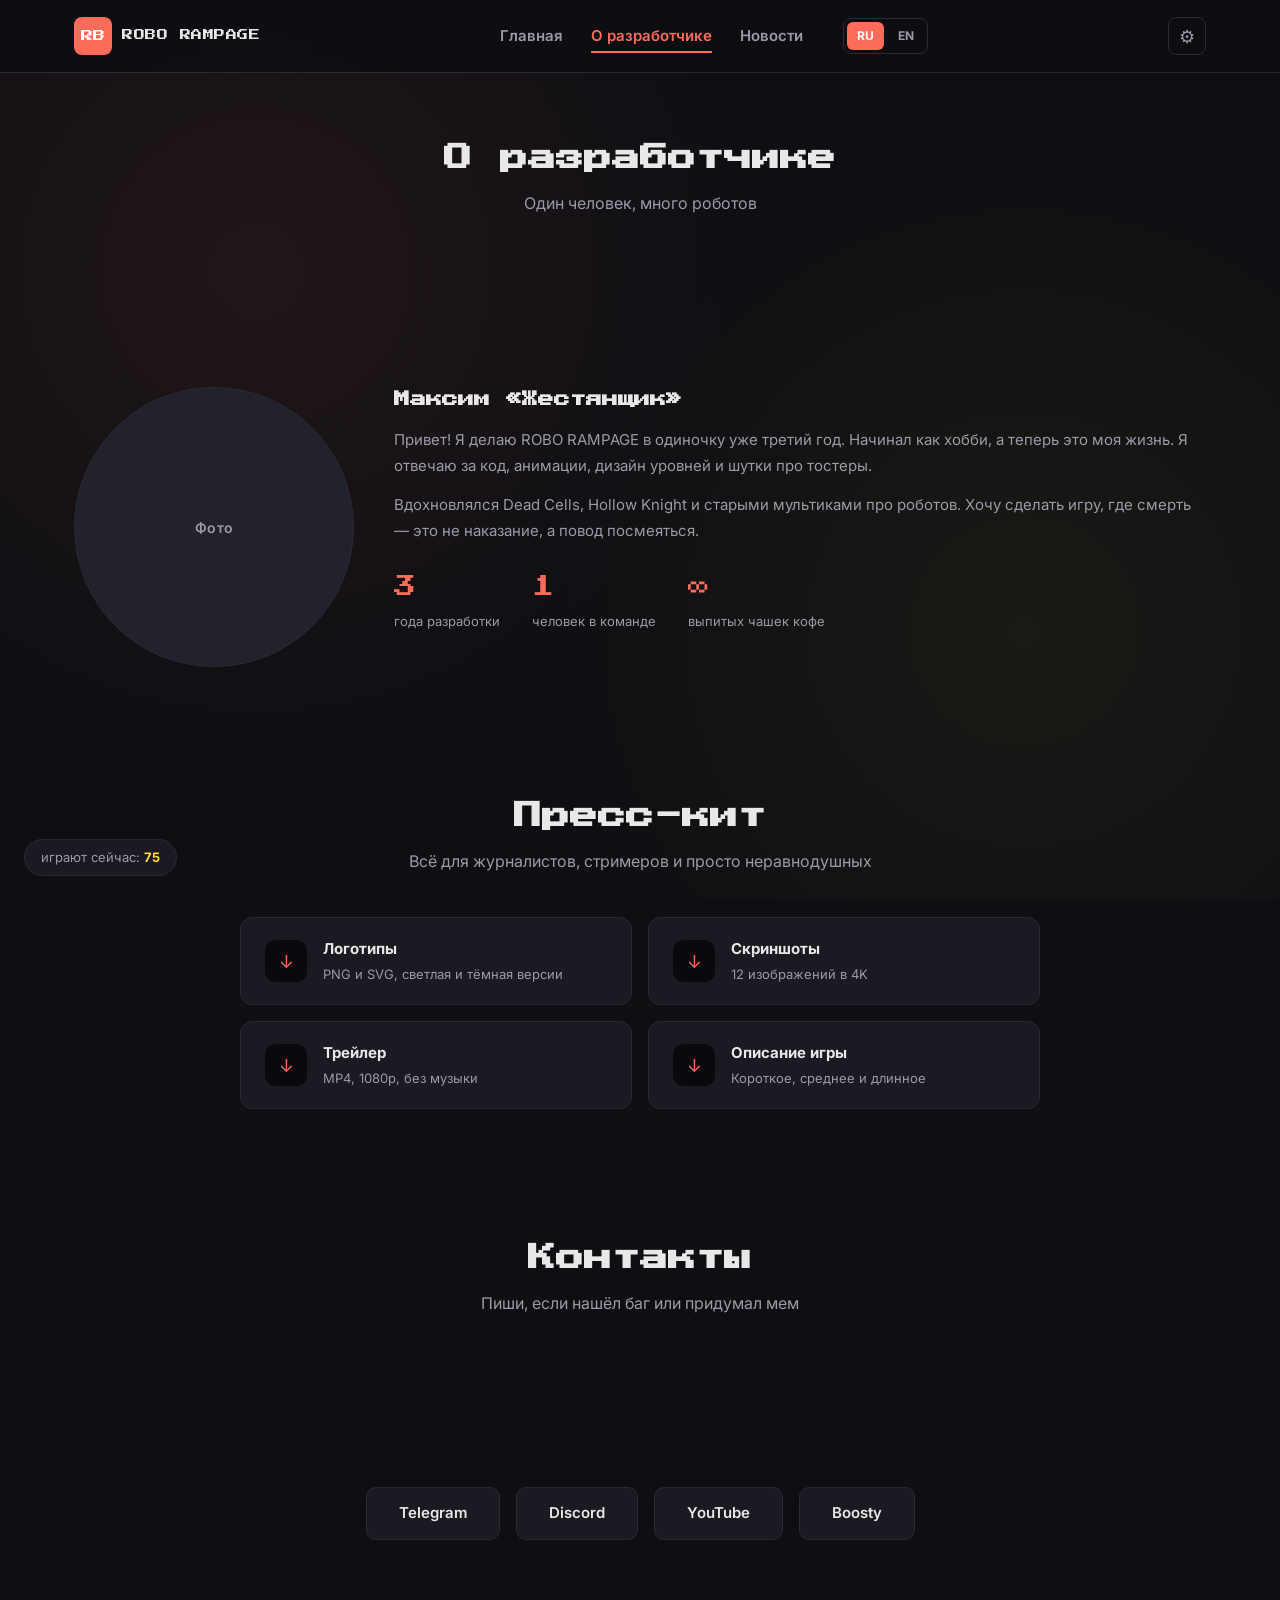
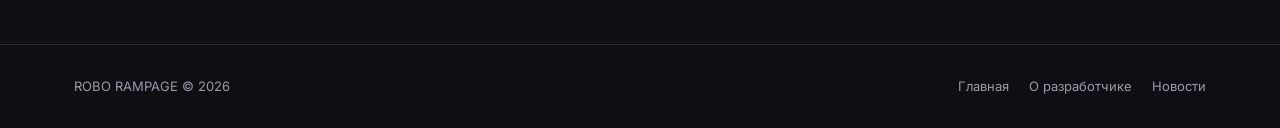
==== about.html @ a79e290e "Add files via upload" ====
<!DOCTYPE html>
<html lang="ru">
<head>
  <meta charset="UTF-8">
  <meta name="viewport" content="width=device-width, initial-scale=1">
  <title>О разработчике — ROBO RAMPAGE</title>
  <link rel="preconnect" href="https://fonts.googleapis.com">
  <link rel="preconnect" href="https://fonts.gstatic.com" crossorigin>
  <link href="https://fonts.googleapis.com/css2?family=Inter:wght@400;600;700;800&family=Press+Start+2P&display=swap" rel="stylesheet">
  <link rel="stylesheet" href="css/reset.css">
  <link rel="stylesheet" href="css/style.css">
  <link rel="stylesheet" href="css/animations.css">
  <link rel="stylesheet" href="css/responsive.css">
</head>
<body data-page="about">
  <div class="parallax-bg" id="parallaxBg"></div>

  <header class="header">
    <div class="container header__inner">
      <a class="logo" href="index.html">
        <span class="logo__mark" id="logoMark"></span>
        <span class="logo__text" id="logoText"></span>
      </a>
      <nav class="nav" id="nav"></nav>
      <div class="header__controls">
        <button class="settings-btn" id="settingsBtn" type="button" aria-label="Настройки">⚙</button>
        <button class="burger" id="burger" type="button" aria-label="Меню">
          <span></span><span></span><span></span>
        </button>
      </div>
    </div>
  </header>

  <div class="overlay" id="overlay"></div>

  <div class="settings-panel" id="settingsPanel">
    <h3 class="settings-panel__title">Настройки темы</h3>
    <div class="settings-panel__row">
      <span class="settings-panel__label">Основной цвет</span>
      <div class="theme-swatches">
        <button class="swatch" data-theme="coral" type="button" aria-label="Коралловый"></button>
        <button class="swatch" data-theme="yellow" type="button" aria-label="Жёлтый"></button>
      </div>
    </div>
    <p class="settings-panel__hint">Выбор сохраняется в браузере</p>
  </div>

  <main id="app"></main>

  <footer class="footer" id="footer"></footer>

  <div class="online-badge">играют сейчас: <b id="onlineCount">0</b></div>
  <button class="to-top" id="toTop" type="button" aria-label="Наверх">▲</button>

  <script src="js/config.js"></script>
  <script src="js/content.js"></script>
  <script src="js/theme.js"></script>
  <script src="js/render.js"></script>
  <script src="js/menu.js"></script>
  <script src="js/progress.js"></script>
  <script src="js/main.js"></script>
</body>
</html>
---- css/style.css ----
:root {
  --bg: #0f0f13;
  --bg-card: #1a1a22;
  --bg-card-hover: #22222c;
  --bg-input: #0a0a0e;
  --primary: #ff6b5b;
  --primary-dark: #e05545;
  --secondary: #ffd93d;
  --primary-rgb: 255, 107, 91;
  --secondary-rgb: 255, 217, 61;
  --text: #e8e8e8;
  --text-muted: #9a9aa8;
  --border: #2a2a35;
  --shadow: rgba(0, 0, 0, 0.5);
  --radius: 12px;
  --font-pixel: 'Press Start 2P', monospace;
  --font-body: 'Inter', sans-serif;
}

html[data-mode="light"] {
  --bg: #f4f4f6;
  --bg-card: #ffffff;
  --bg-card-hover: #f0f0f4;
  --bg-input: #ececf0;
  --text: #16161c;
  --text-muted: #6a6a78;
  --border: #e0e0e6;
  --shadow: rgba(0, 0, 0, 0.12);
}

* {
  box-sizing: border-box;
}

body {
  font-family: var(--font-body);
  background: var(--bg);
  color: var(--text);
  overflow-x: hidden;
  transition: background 0.4s ease, color 0.4s ease;
}

.container {
  width: 100%;
  max-width: 1180px;
  margin: 0 auto;
  padding: 0 24px;
}

.parallax-bg {
  position: fixed;
  inset: 0;
  z-index: -1;
  background: radial-gradient(circle at 20% 30%, rgba(var(--primary-rgb), 0.08), transparent 40%),
              radial-gradient(circle at 80% 70%, rgba(var(--secondary-rgb), 0.05), transparent 40%),
              var(--bg);
  pointer-events: none;
  transition: background 0.4s ease;
}

html[data-mode="light"] .parallax-bg {
  background: radial-gradient(circle at 20% 30%, rgba(var(--primary-rgb), 0.14), transparent 40%),
              radial-gradient(circle at 80% 70%, rgba(var(--secondary-rgb), 0.12), transparent 40%),
              var(--bg);
}

.header {
  position: sticky;
  top: 0;
  z-index: 100;
  background: rgba(15, 15, 19, 0.92);
  backdrop-filter: blur(12px);
  border-bottom: 1px solid var(--border);
  transition: background 0.4s ease, border-color 0.4s ease;
}

html[data-mode="light"] .header {
  background: rgba(255, 255, 255, 0.92);
}

.header__inner {
  display: flex;
  align-items: center;
  justify-content: space-between;
  height: 72px;
}

.header__controls {
  display: flex;
  align-items: center;
  gap: 12px;
}

.logo {
  display: flex;
  align-items: center;
  gap: 10px;
  animation: float 3s ease-in-out infinite;
}

.logo__mark {
  display: grid;
  place-items: center;
  width: 38px;
  height: 38px;
  background: var(--primary);
  color: #ffffff;
  font-family: var(--font-pixel);
  font-size: 12px;
  border-radius: 8px;
  transition: background 0.3s ease;
}

.logo__text {
  font-family: var(--font-pixel);
  font-size: 11px;
  letter-spacing: 0.5px;
  color: var(--text);
}

.nav {
  display: flex;
  align-items: center;
  gap: 28px;
}

.nav__link {
  position: relative;
  font-size: 15px;
  font-weight: 600;
  color: var(--text-muted);
  padding: 6px 0;
  transition: color 0.3s ease;
}

.nav__link::after {
  content: '';
  position: absolute;
  left: 0;
  bottom: 0;
  width: 100%;
  height: 2px;
  background: var(--primary);
  transform: scaleX(0);
  transform-origin: left;
  transition: transform 0.3s ease-out, background 0.3s ease;
}

.nav__link:hover {
  color: var(--text);
}

.nav__link:hover::after,
.nav__link.is-active::after {
  transform: scaleX(1);
}

.nav__link.is-active {
  color: var(--primary);
}

.lang {
  display: flex;
  gap: 4px;
  margin-left: 12px;
  border: 1px solid var(--border);
  border-radius: 8px;
  padding: 3px;
}

.lang__btn {
  padding: 5px 10px;
  font-size: 12px;
  font-weight: 700;
  color: var(--text-muted);
  border-radius: 6px;
  transition: all 0.3s ease;
}

.lang__btn.is-active {
  background: var(--primary);
  color: #ffffff;
}

.settings-btn {
  display: grid;
  place-items: center;
  width: 38px;
  height: 38px;
  border-radius: 8px;
  border: 1px solid var(--border);
  color: var(--text-muted);
  font-size: 18px;
  transition: all 0.3s ease;
}

.settings-btn:hover {
  color: var(--primary);
  border-color: var(--primary);
  transform: rotate(45deg);
}

.burger {
  display: none;
  flex-direction: column;
  gap: 5px;
  padding: 8px;
}

.burger span {
  display: block;
  width: 24px;
  height: 2px;
  background: var(--text);
  transition: all 0.3s ease;
}

.overlay {
  position: fixed;
  inset: 0;
  background: #000;
  opacity: 0;
  pointer-events: none;
  transition: opacity 0.4s ease;
  z-index: 90;
}

.overlay.is-visible {
  opacity: 0.7;
  pointer-events: auto;
}

.settings-panel {
  position: fixed;
  top: 84px;
  right: 24px;
  width: 280px;
  padding: 20px;
  background: var(--bg-card);
  border: 1px solid var(--border);
  border-radius: var(--radius);
  box-shadow: 0 12px 40px var(--shadow);
  opacity: 0;
  transform: translateY(-8px);
  pointer-events: none;
  transition: opacity 0.3s ease, transform 0.3s ease, background 0.4s ease, border-color 0.4s ease;
  z-index: 110;
}

.settings-panel.is-open {
  opacity: 1;
  transform: translateY(0);
  pointer-events: auto;
}

.settings-panel__title {
  font-family: var(--font-pixel);
  font-size: 11px;
  margin-bottom: 16px;
  color: var(--text);
}

.settings-panel__row {
  display: flex;
  align-items: center;
  justify-content: space-between;
  gap: 12px;
  margin-bottom: 14px;
}

.settings-panel__label {
  font-size: 13px;
  color: var(--text-muted);
}

.settings-panel__hint {
  font-size: 11px;
  color: var(--text-muted);
  margin-top: 8px;
}

.theme-swatches {
  display: flex;
  gap: 8px;
}

.swatch {
  width: 26px;
  height: 26px;
  border-radius: 50%;
  border: 2px solid transparent;
  transition: transform 0.3s ease, border-color 0.3s ease, box-shadow 0.3s ease;
  cursor: crosshair;
}

.swatch[data-theme="coral"]  { background: #ff6b5b; }
.swatch[data-theme="yellow"] { background: #ffd93d; }

.swatch:hover {
  transform: scale(1.1);
}

.swatch.is-active {
  border-color: var(--text);
  box-shadow: 0 0 0 3px rgba(var(--primary-rgb), 0.2);
}

.mode-switch {
  display: flex;
  gap: 4px;
  border: 1px solid var(--border);
  border-radius: 8px;
  padding: 3px;
  background: var(--bg-input);
}

.mode-btn {
  padding: 6px 10px;
  font-size: 12px;
  font-weight: 600;
  color: var(--text-muted);
  border-radius: 6px;
  transition: all 0.3s ease;
  cursor: crosshair;
  white-space: nowrap;
}

.mode-btn.is-active {
  background: var(--primary);
  color: #ffffff;
}

.hero {
  padding: 80px 0 60px;
}

.hero__inner {
  display: grid;
  grid-template-columns: 1.1fr 0.9fr;
  gap: 48px;
  align-items: center;
}

.badge {
  display: inline-block;
  padding: 6px 14px;
  margin-bottom: 20px;
  font-size: 12px;
  font-weight: 700;
  letter-spacing: 0.5px;
  color: var(--secondary);
  border: 1px solid var(--secondary);
  border-radius: 100px;
  transition: color 0.3s ease, border-color 0.3s ease;
}

.hero__title {
  font-family: var(--font-pixel);
  font-size: clamp(32px, 5vw, 56px);
  line-height: 1.2;
  color: var(--text);
  margin-bottom: 20px;
}

.hero__subtitle {
  font-size: 18px;
  color: var(--text-muted);
  margin-bottom: 16px;
  max-width: 520px;
}

.hero__text {
  font-size: 15px;
  color: var(--text-muted);
  margin-bottom: 32px;
  max-width: 520px;
}

.hero__actions {
  display: flex;
  gap: 14px;
  flex-wrap: wrap;
}

.btn {
  display: inline-flex;
  align-items: center;
  justify-content: center;
  padding: 14px 28px;
  font-size: 15px;
  font-weight: 700;
  border-radius: 10px;
  cursor: crosshair;
  transition: transform 0.3s cubic-bezier(0.4, 0, 0.2, 1),
              box-shadow 0.3s cubic-bezier(0.4, 0, 0.2, 1),
              background 0.3s ease,
              border-color 0.3s ease,
              color 0.3s ease;
}

.btn--primary {
  background: var(--primary);
  color: #ffffff;
}

.btn--primary:hover {
  background: var(--secondary);
  color: #16161c;
  transform: scale(1.05);
  box-shadow: 0 0 20px rgba(var(--secondary-rgb), 0.5);
}

.btn--primary:active {
  transform: scale(0.97);
}

.btn--secondary {
  background: transparent;
  color: var(--secondary);
  border: 2px solid var(--secondary);
}

.btn--secondary:hover {
  background: var(--secondary);
  color: #16161c;
  transform: scale(1.05);
  box-shadow: 0 0 20px rgba(var(--secondary-rgb), 0.5);
}

.btn--secondary:active {
  transform: scale(0.97);
}

.placeholder {
  display: grid;
  place-items: center;
  width: 100%;
  aspect-ratio: 16 / 9;
  background: var(--bg-card-hover);
  border: 1px solid var(--border);
  border-radius: var(--radius);
  color: var(--text-muted);
  font-size: 14px;
  font-weight: 600;
  letter-spacing: 0.5px;
  transition: border-color 0.3s ease, background 0.4s ease;
}

.placeholder--tall {
  aspect-ratio: 4 / 3;
}

.placeholder--avatar {
  aspect-ratio: 1 / 1;
  border-radius: 50%;
}

.section {
  padding: 64px 0;
}

.section__head {
  text-align: center;
  margin-bottom: 44px;
}

.section__title {
  font-family: var(--font-pixel);
  font-size: clamp(20px, 3vw, 28px);
  color: var(--text);
  margin-bottom: 12px;
}

.section__sub {
  font-size: 16px;
  color: var(--text-muted);
}

.platforms {
  display: flex;
  justify-content: center;
  flex-wrap: wrap;
  gap: 12px;
}

.platform {
  display: flex;
  align-items: center;
  gap: 8px;
  padding: 10px 18px;
  background: var(--bg-card);
  border: 1px solid var(--border);
  border-radius: 100px;
  font-size: 13px;
  font-weight: 600;
  color: var(--text-muted);
  transition: all 0.3s ease;
}

.platform:hover {
  border-color: var(--primary);
  color: var(--primary);
  transform: translateY(-3px);
}

.platform__icon {
  font-size: 16px;
  line-height: 1;
}

.stats {
  display: grid;
  grid-template-columns: repeat(4, 1fr);
  gap: 20px;
}

.stat {
  background: var(--bg-card);
  border: 1px solid var(--border);
  border-radius: var(--radius);
  padding: 28px 20px;
  text-align: center;
  transition: transform 0.3s ease, border-color 0.3s ease, background 0.4s ease;
}

.stat:hover {
  transform: translateY(-4px);
  border-color: var(--primary);
}

.stat__value {
  display: block;
  font-family: var(--font-pixel);
  font-size: 22px;
  color: var(--primary);
  margin-bottom: 8px;
  transition: color 0.3s ease;
}

.stat__label {
  font-size: 13px;
  color: var(--text-muted);
}

.features {
  display: grid;
  grid-template-columns: repeat(4, 1fr);
  gap: 20px;
}

.card {
  background: var(--bg-card);
  border: 1px solid var(--border);
  border-radius: var(--radius);
  padding: 28px 24px;
  transition: transform 0.3s ease, border-color 0.3s ease, box-shadow 0.3s ease, background 0.4s ease;
}

.card:hover {
  transform: translateY(-8px);
  border-color: var(--primary);
  box-shadow: 0 12px 30px rgba(var(--primary-rgb), 0.12);
}

.card__icon {
  display: inline-block;
  font-family: var(--font-pixel);
  font-size: 14px;
  color: var(--secondary);
  margin-bottom: 16px;
  transition: color 0.3s ease;
}

.card__title {
  font-size: 18px;
  font-weight: 700;
  margin-bottom: 10px;
}

.card__text {
  font-size: 14px;
  color: var(--text-muted);
  line-height: 1.6;
}

.beta {
  display: grid;
  grid-template-columns: 1fr 1fr;
  gap: 48px;
  align-items: center;
}

.beta__content .section__title,
.beta__content .section__sub {
  text-align: left;
}

.beta__content .section__sub {
  margin-bottom: 24px;
}

.list {
  margin-bottom: 28px;
}

.list li {
  position: relative;
  padding-left: 24px;
  margin-bottom: 10px;
  font-size: 15px;
  color: var(--text-muted);
}

.list li::before {
  content: '▸';
  position: absolute;
  left: 0;
  color: var(--primary);
  transition: color 0.3s ease;
}

.beta__actions {
  display: flex;
  gap: 12px;
  flex-wrap: wrap;
}

.progress {
  background: var(--bg-card);
  border: 1px solid var(--border);
  border-radius: var(--radius);
  padding: 28px;
  max-width: 700px;
  margin: 0 auto;
  transition: background 0.4s ease, border-color 0.4s ease;
}

.progress__top {
  display: flex;
  justify-content: space-between;
  align-items: center;
  margin-bottom: 14px;
}

.progress__value {
  font-family: var(--font-pixel);
  font-size: 16px;
  color: var(--primary);
  transition: color 0.3s ease;
}

.progress__goal {
  font-size: 14px;
  color: var(--text-muted);
}

.progress__track {
  height: 16px;
  background: var(--bg-input);
  border-radius: 100px;
  overflow: hidden;
  border: 1px solid var(--border);
  margin-bottom: 14px;
}

.progress__fill {
  height: 100%;
  width: 0;
  background: linear-gradient(90deg, var(--primary), var(--secondary));
  border-radius: 100px;
  animation: pulse 2s ease-in-out infinite;
  transition: background 0.3s ease;
}

.progress__bottom {
  display: flex;
  justify-content: space-between;
  font-size: 13px;
  color: var(--text-muted);
}

.roadmap {
  position: relative;
  max-width: 700px;
  margin: 0 auto;
  padding-left: 40px;
}

.roadmap::before {
  content: '';
  position: absolute;
  left: 12px;
  top: 0;
  bottom: 0;
  width: 2px;
  background: var(--border);
}

.roadmap__item {
  position: relative;
  padding: 0 0 40px 24px;
}

.roadmap__item::before {
  content: '';
  position: absolute;
  left: -34px;
  top: 4px;
  width: 14px;
  height: 14px;
  border-radius: 50%;
  background: var(--bg-card);
  border: 3px solid var(--border);
  transition: all 0.3s ease;
}

.roadmap__item.is-done::before {
  background: var(--primary);
  border-color: var(--primary);
}

.roadmap__item.is-active::before {
  background: var(--secondary);
  border-color: var(--secondary);
  box-shadow: 0 0 12px rgba(var(--secondary-rgb), 0.5);
}

.roadmap__date {
  display: inline-block;
  font-size: 12px;
  font-weight: 700;
  color: var(--primary);
  margin-bottom: 6px;
  transition: color 0.3s ease;
}

.roadmap__item.is-active .roadmap__date {
  color: var(--secondary);
}

.roadmap__title {
  font-size: 18px;
  font-weight: 700;
  margin-bottom: 6px;
}

.roadmap__text {
  font-size: 14px;
  color: var(--text-muted);
}

.reviews {
  display: grid;
  grid-template-columns: repeat(3, 1fr);
  gap: 20px;
}

.review {
  background: var(--bg-card);
  border: 1px solid var(--border);
  border-radius: var(--radius);
  padding: 28px 24px;
  transition: border-color 0.3s ease, transform 0.3s ease, background 0.4s ease;
}

.review:hover {
  border-color: var(--primary);
  transform: translateY(-4px);
}

.review__text {
  font-size: 15px;
  line-height: 1.7;
  color: var(--text);
  margin-bottom: 20px;
  font-style: italic;
}

.review__footer {
  display: flex;
  flex-direction: column;
  gap: 4px;
  padding-top: 16px;
  border-top: 1px solid var(--border);
}

.review__author {
  font-family: var(--font-pixel);
  font-size: 11px;
  color: var(--primary);
}

.review__role {
  font-size: 12px;
  color: var(--text-muted);
}

.shots {
  display: grid;
  grid-template-columns: repeat(3, 1fr);
  gap: 24px;
}

.shot {
  transition: transform 0.3s ease, box-shadow 0.3s ease;
}

.shot:hover {
  transform: translateY(-8px);
  box-shadow: 0 16px 40px var(--shadow);
}

.shot:hover .placeholder {
  border-color: var(--primary);
}

.shot__caption {
  display: block;
  margin-top: 12px;
  font-size: 14px;
  color: var(--text-muted);
  text-align: center;
}

.requirements {
  display: grid;
  grid-template-columns: 1fr 1fr;
  gap: 24px;
  max-width: 860px;
  margin: 0 auto;
}

.requirements__col {
  background: var(--bg-card);
  border: 1px solid var(--border);
  border-radius: var(--radius);
  padding: 28px;
  transition: background 0.4s ease, border-color 0.4s ease;
}

.requirements__title {
  font-family: var(--font-pixel);
  font-size: 12px;
  color: var(--secondary);
  margin-bottom: 18px;
}

.requirements__list li {
  position: relative;
  padding: 8px 0 8px 20px;
  font-size: 14px;
  color: var(--text-muted);
  border-bottom: 1px solid var(--border);
}

.requirements__list li:last-child {
  border-bottom: none;
}

.requirements__list li::before {
  content: '·';
  position: absolute;
  left: 4px;
  color: var(--primary);
  font-weight: 700;
}

.faq {
  max-width: 760px;
  margin: 0 auto;
  display: grid;
  gap: 12px;
}

.faq__item {
  background: var(--bg-card);
  border: 1px solid var(--border);
  border-radius: var(--radius);
  padding: 20px 24px;
  transition: border-color 0.3s ease, background 0.4s ease;
  cursor: crosshair;
}

.faq__item[open] {
  border-color: var(--primary);
}

.faq__item:hover {
  border-color: var(--primary);
}

.faq__question {
  font-size: 16px;
  font-weight: 700;
  color: var(--text);
  list-style: none;
  display: flex;
  justify-content: space-between;
  align-items: center;
  gap: 16px;
}

.faq__question::-webkit-details-marker {
  display: none;
}

.faq__question::after {
  content: '+';
  font-family: var(--font-pixel);
  font-size: 14px;
  color: var(--primary);
  transition: transform 0.3s ease;
  flex-shrink: 0;
}

.faq__item[open] .faq__question::after {
  transform: rotate(45deg);
}

.faq__answer {
  margin-top: 14px;
  font-size: 14px;
  color: var(--text-muted);
  line-height: 1.7;
}

.newsletter {
  max-width: 720px;
  margin: 0 auto;
  padding: 40px;
  background: var(--bg-card);
  border: 1px solid var(--border);
  border-radius: var(--radius);
  display: flex;
  flex-direction: column;
  gap: 24px;
  text-align: center;
  transition: background 0.4s ease, border-color 0.4s ease;
}

.newsletter__title {
  font-family: var(--font-pixel);
  font-size: clamp(16px, 2.5vw, 20px);
  margin-bottom: 10px;
}

.newsletter__text {
  font-size: 15px;
  color: var(--text-muted);
}

.newsletter__form {
  display: flex;
  gap: 12px;
  flex-wrap: wrap;
  justify-content: center;
}

.newsletter__input {
  flex: 1;
  min-width: 220px;
  padding: 14px 18px;
  background: var(--bg-input);
  border: 1px solid var(--border);
  border-radius: 10px;
  color: var(--text);
  font-size: 15px;
  outline: none;
  transition: border-color 0.3s ease, background 0.4s ease, color 0.4s ease;
}

.newsletter__input:focus {
  border-color: var(--primary);
}

.newsletter__input::placeholder {
  color: var(--text-muted);
}

.cta {
  background: var(--bg-card);
  border: 1px solid var(--border);
  border-radius: var(--radius);
  padding: 56px 40px;
  text-align: center;
  max-width: 700px;
  margin: 0 auto;
  transition: background 0.4s ease, border-color 0.4s ease;
}

.cta__title {
  font-family: var(--font-pixel);
  font-size: clamp(18px, 3vw, 24px);
  margin-bottom: 14px;
}

.cta__text {
  font-size: 16px;
  color: var(--text-muted);
  margin-bottom: 28px;
}

.cta__actions {
  display: flex;
  gap: 14px;
  justify-content: center;
  flex-wrap: wrap;
}

.footer {
  border-top: 1px solid var(--border);
  padding: 32px 0;
  margin-top: 40px;
  transition: border-color 0.4s ease;
}

.footer__inner {
  display: flex;
  justify-content: space-between;
  align-items: center;
  flex-wrap: wrap;
  gap: 16px;
}

.footer__copy {
  font-size: 13px;
  color: var(--text-muted);
}

.footer__links {
  display: flex;
  gap: 20px;
}

.footer__links a {
  font-size: 13px;
  color: var(--text-muted);
  transition: color 0.3s ease;
}

.footer__links a:hover {
  color: var(--primary);
}

.online-badge {
  position: fixed;
  bottom: 24px;
  left: 24px;
  padding: 8px 16px;
  background: var(--bg-card);
  border: 1px solid var(--border);
  border-radius: 100px;
  font-size: 13px;
  color: var(--text-muted);
  z-index: 80;
  transition: background 0.4s ease, border-color 0.4s ease;
}

.online-badge b {
  color: var(--secondary);
  transition: color 0.3s ease;
}

.to-top {
  position: fixed;
  bottom: 24px;
  right: 24px;
  width: 48px;
  height: 48px;
  display: grid;
  place-items: center;
  background: var(--primary);
  color: #ffffff;
  font-size: 18px;
  border-radius: 50%;
  z-index: 80;
  opacity: 0;
  pointer-events: none;
  transition: opacity 0.4s ease, transform 0.3s ease, background 0.3s ease;
}

.to-top.is-visible {
  opacity: 1;
  pointer-events: auto;
}

.to-top:hover {
  transform: scale(1.1);
  background: var(--secondary);
  color: #16161c;
}

.about {
  display: grid;
  grid-template-columns: 280px 1fr;
  gap: 40px;
  align-items: start;
}

.about__name {
  font-family: var(--font-pixel);
  font-size: 16px;
  margin-bottom: 16px;
}

.about__text {
  font-size: 15px;
  color: var(--text-muted);
  margin-bottom: 14px;
  line-height: 1.7;
}

.about__stats {
  display: flex;
  gap: 32px;
  margin-top: 28px;
}

.about__stat-value {
  display: block;
  font-family: var(--font-pixel);
  font-size: 22px;
  color: var(--primary);
  margin-bottom: 4px;
  transition: color 0.3s ease;
}

.about__stat-label {
  font-size: 13px;
  color: var(--text-muted);
}

.presskit {
  display: grid;
  grid-template-columns: repeat(2, 1fr);
  gap: 16px;
  max-width: 800px;
  margin: 0 auto;
}

.presskit__item {
  display: flex;
  align-items: center;
  gap: 16px;
  padding: 20px 24px;
  background: var(--bg-card);
  border: 1px solid var(--border);
  border-radius: var(--radius);
  transition: all 0.3s ease;
  cursor: crosshair;
}

.presskit__item:hover {
  border-color: var(--primary);
  transform: translateY(-4px);
}

.presskit__icon {
  display: grid;
  place-items: center;
  width: 42px;
  height: 42px;
  background: var(--bg-input);
  border-radius: 10px;
  font-size: 18px;
  color: var(--primary);
  flex-shrink: 0;
  transition: color 0.3s ease, background 0.4s ease;
}

.presskit__info {
  display: flex;
  flex-direction: column;
  gap: 4px;
}

.presskit__name {
  font-size: 15px;
  font-weight: 700;
  color: var(--text);
}

.presskit__desc {
  font-size: 13px;
  color: var(--text-muted);
}

.contacts {
  display: flex;
  gap: 16px;
  justify-content: center;
  flex-wrap: wrap;
}

.contact {
  padding: 14px 32px;
  background: var(--bg-card);
  border: 1px solid var(--border);
  border-radius: 10px;
  font-size: 15px;
  font-weight: 600;
  transition: all 0.3s ease;
  cursor: crosshair;
}

.contact:hover {
  border-color: var(--primary);
  color: var(--primary);
  transform: translateY(-4px);
}

.news {
  display: grid;
  gap: 24px;
  max-width: 800px;
  margin: 0 auto;
}

.news__item {
  background: var(--bg-card);
  border: 1px solid var(--border);
  border-radius: var(--radius);
  padding: 28px;
  transition: border-color 0.3s ease, transform 0.3s ease, background 0.4s ease;
}

.news__item:hover {
  border-color: var(--primary);
  transform: translateX(8px);
}

.news__date {
  font-size: 12px;
  font-weight: 700;
  color: var(--primary);
  text-transform: uppercase;
  letter-spacing: 0.5px;
  transition: color 0.3s ease;
}

.news__title {
  font-size: 20px;
  font-weight: 700;
  margin: 10px 0 12px;
}

.news__text {
  font-size: 15px;
  color: var(--text-muted);
  margin-bottom: 16px;
  line-height: 1.7;
}

.news__link {
  font-size: 14px;
  font-weight: 700;
  color: var(--secondary);
  transition: color 0.3s ease;
}

.news__link:hover {
  color: var(--primary);
}

.changelog {
  max-width: 720px;
  margin: 0 auto;
  display: grid;
  gap: 16px;
}

.changelog__item {
  background: var(--bg-card);
  border: 1px solid var(--border);
  border-radius: var(--radius);
  padding: 24px 28px;
  transition: border-color 0.3s ease, background 0.4s ease;
}

.changelog__item:hover {
  border-color: var(--primary);
}

.changelog__head {
  display: flex;
  justify-content: space-between;
  align-items: baseline;
  margin-bottom: 14px;
  flex-wrap: wrap;
  gap: 8px;
}

.changelog__version {
  font-family: var(--font-pixel);
  font-size: 14px;
  color: var(--primary);
}

.changelog__date {
  font-size: 12px;
  color: var(--text-muted);
}

.changelog__list li {
  position: relative;
  padding: 6px 0 6px 20px;
  font-size: 14px;
  color: var(--text-muted);
}

.changelog__list li::before {
  content: '+';
  position: absolute;
  left: 0;
  color: var(--secondary);
  font-weight: 700;
}
---- css/animations.css ----
@keyframes fadeInUp {
  from {
    opacity: 0;
    transform: translateY(30px);
  }
  to {
    opacity: 1;
    transform: translateY(0);
  }
}

@keyframes float {
  0%, 100% { transform: translateY(0); }
  50%      { transform: translateY(-5px); }
}

@keyframes pulse {
  0%, 100% { box-shadow: 0 0 8px rgba(var(--primary-rgb), 0.4); }
  50%      { box-shadow: 0 0 20px rgba(var(--secondary-rgb), 0.7); }
}

.reveal {
  opacity: 0;
  transform: translateY(30px);
}

.reveal.is-visible {
  animation: fadeInUp 0.6s ease-out forwards;
}
---- css/responsive.css ----
@media (max-width: 1024px) {
  .hero__inner {
    grid-template-columns: 1fr;
    gap: 32px;
  }

  .hero__art {
    order: -1;
  }

  .features {
    grid-template-columns: repeat(2, 1fr);
  }

  .stats {
    grid-template-columns: repeat(2, 1fr);
  }

  .shots {
    grid-template-columns: repeat(2, 1fr);
  }

  .reviews {
    grid-template-columns: 1fr;
  }

  .requirements {
    grid-template-columns: 1fr;
    max-width: 560px;
  }

  .about {
    grid-template-columns: 1fr;
  }

  .about__avatar {
    max-width: 200px;
  }

  .presskit {
    grid-template-columns: 1fr;
    max-width: 560px;
  }
}

@media (max-width: 768px) {
  .container {
    padding: 0 20px;
  }

  .nav {
    position: fixed;
    top: 0;
    right: -100%;
    width: 280px;
    height: 100vh;
    flex-direction: column;
    align-items: flex-start;
    gap: 24px;
    padding: 88px 28px 28px;
    background: var(--bg-card);
    border-left: 1px solid var(--border);
    transition: right 0.4s ease-out, background 0.4s ease;
    z-index: 95;
  }

  .nav.is-open {
    right: 0;
  }

  .nav__link {
    font-size: 18px;
  }

  .lang {
    margin-left: 0;
    margin-top: 8px;
  }

  .burger {
    display: flex;
    z-index: 100;
  }

  .burger.is-active span:nth-child(1) {
    transform: translateY(7px) rotate(45deg);
  }

  .burger.is-active span:nth-child(2) {
    opacity: 0;
  }

  .burger.is-active span:nth-child(3) {
    transform: translateY(-7px) rotate(-45deg);
  }

  .hero {
    padding: 48px 0 32px;
  }

  .hero__title {
    font-size: 28px;
  }

  .hero__subtitle {
    font-size: 16px;
  }

  .section {
    padding: 48px 0;
  }

  .section__head {
    margin-bottom: 32px;
  }

  .features {
    grid-template-columns: 1fr;
  }

  .stats {
    grid-template-columns: 1fr;
  }

  .shots {
    grid-template-columns: 1fr;
  }

  .reviews {
    grid-template-columns: 1fr;
  }

  .beta {
    grid-template-columns: 1fr;
    gap: 32px;
  }

  .beta__content .section__title,
  .beta__content .section__sub {
    text-align: left;
  }

  .progress__bottom {
    flex-direction: column;
    gap: 6px;
  }

  .cta {
    padding: 40px 24px;
  }

  .about__stats {
    flex-direction: column;
    gap: 20px;
  }

  .news__item:hover {
    transform: none;
  }

  .settings-panel {
    top: 76px;
    right: 16px;
    left: 16px;
    width: auto;
  }

  .settings-panel__row {
    flex-direction: column;
    align-items: flex-start;
    gap: 8px;
  }

  .newsletter {
    padding: 28px 20px;
  }

  .newsletter__form {
    flex-direction: column;
  }

  .newsletter__input {
    width: 100%;
  }

  .newsletter__form .btn {
    width: 100%;
  }

  .online-badge {
    bottom: 16px;
    left: 16px;
    font-size: 12px;
    padding: 6px 12px;
  }

  .to-top {
    bottom: 16px;
    right: 16px;
    width: 42px;
    height: 42px;
  }
}

@media (max-width: 480px) {
  .container {
    padding: 0 16px;
  }

  .hero {
    padding: 40px 0 24px;
  }

  .section {
    padding: 36px 0;
  }

  .hero__actions {
    flex-direction: column;
  }

  .btn {
    width: 100%;
  }

  .beta__actions {
    flex-direction: column;
  }

  .cta__actions {
    flex-direction: column;
  }

  .faq__question {
    font-size: 15px;
  }

  .presskit__item {
    padding: 16px 18px;
  }

  .online-badge {
    font-size: 11px;
  }

  .changelog__item {
    padding: 20px;
  }
}
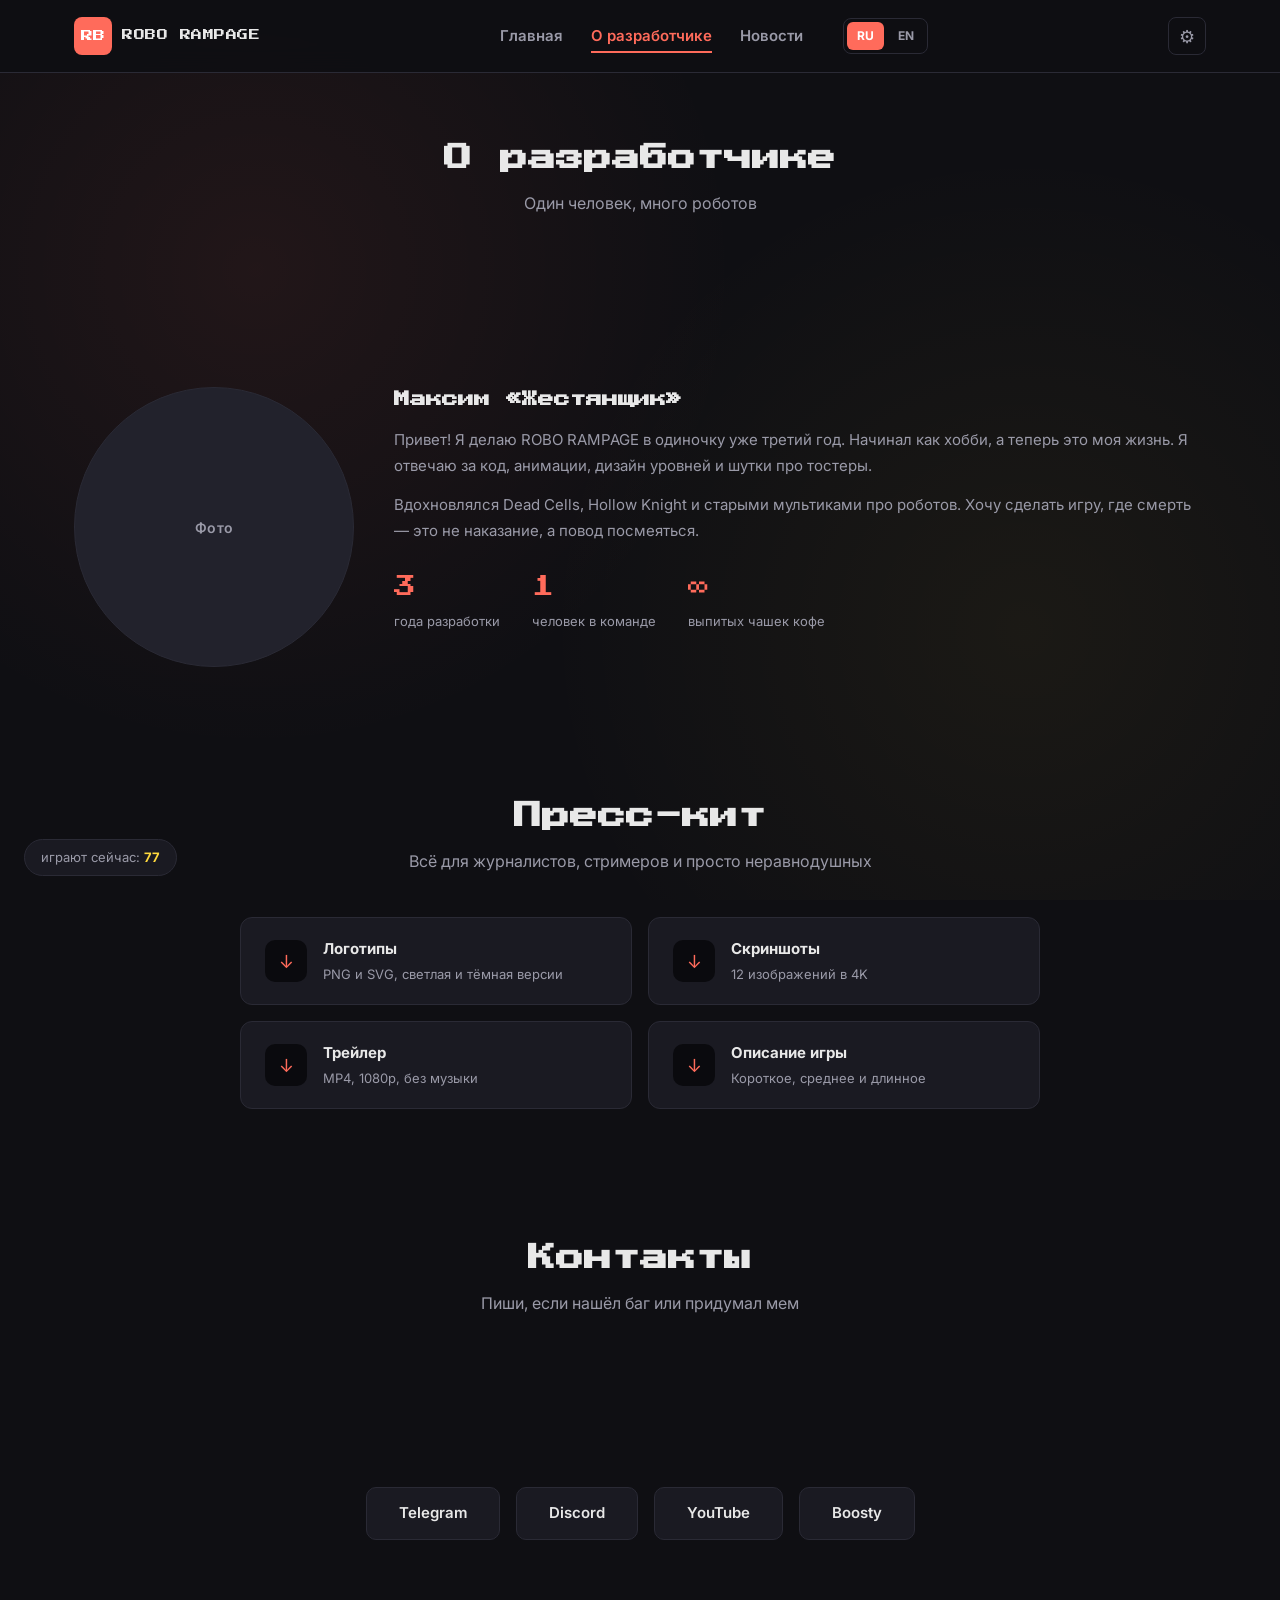
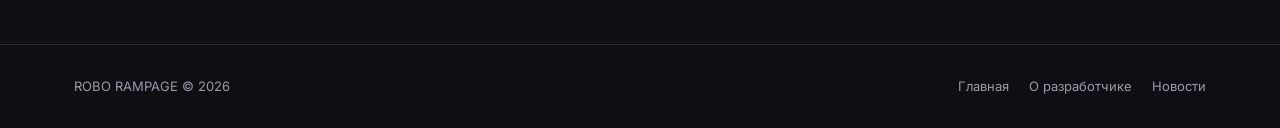
==== commit 08c41c86: "Add files via upload" ====
--- a/about.html
+++ b/about.html
@@ -11,6 +11,7 @@
   <link rel="stylesheet" href="css/style.css">
   <link rel="stylesheet" href="css/animations.css">
   <link rel="stylesheet" href="css/responsive.css">
+  <link rel="stylesheet" href="css/mobile.css">
 </head>
 <body data-page="about">
   <div class="parallax-bg" id="parallaxBg"></div>
@@ -34,7 +35,16 @@
   <div class="overlay" id="overlay"></div>
 
   <div class="settings-panel" id="settingsPanel">
-    <h3 class="settings-panel__title">Настройки темы</h3>
+    <h3 class="settings-panel__title">Настройки</h3>
+
+    <div class="settings-panel__row">
+      <span class="settings-panel__label">Тема</span>
+      <div class="mode-switch">
+        <button class="mode-btn" data-mode="dark" type="button">🌙 Тёмная</button>
+        <button class="mode-btn" data-mode="light" type="button">☀ Светлая</button>
+      </div>
+    </div>
+
     <div class="settings-panel__row">
       <span class="settings-panel__label">Основной цвет</span>
       <div class="theme-swatches">
@@ -42,6 +52,7 @@
         <button class="swatch" data-theme="yellow" type="button" aria-label="Жёлтый"></button>
       </div>
     </div>
+
     <p class="settings-panel__hint">Выбор сохраняется в браузере</p>
   </div>
 
--- a/css/responsive.css
+++ b/css/responsive.css
@@ -41,209 +41,4 @@
     grid-template-columns: 1fr;
     max-width: 560px;
   }
-}
-
-@media (max-width: 768px) {
-  .container {
-    padding: 0 20px;
-  }
-
-  .nav {
-    position: fixed;
-    top: 0;
-    right: -100%;
-    width: 280px;
-    height: 100vh;
-    flex-direction: column;
-    align-items: flex-start;
-    gap: 24px;
-    padding: 88px 28px 28px;
-    background: var(--bg-card);
-    border-left: 1px solid var(--border);
-    transition: right 0.4s ease-out, background 0.4s ease;
-    z-index: 95;
-  }
-
-  .nav.is-open {
-    right: 0;
-  }
-
-  .nav__link {
-    font-size: 18px;
-  }
-
-  .lang {
-    margin-left: 0;
-    margin-top: 8px;
-  }
-
-  .burger {
-    display: flex;
-    z-index: 100;
-  }
-
-  .burger.is-active span:nth-child(1) {
-    transform: translateY(7px) rotate(45deg);
-  }
-
-  .burger.is-active span:nth-child(2) {
-    opacity: 0;
-  }
-
-  .burger.is-active span:nth-child(3) {
-    transform: translateY(-7px) rotate(-45deg);
-  }
-
-  .hero {
-    padding: 48px 0 32px;
-  }
-
-  .hero__title {
-    font-size: 28px;
-  }
-
-  .hero__subtitle {
-    font-size: 16px;
-  }
-
-  .section {
-    padding: 48px 0;
-  }
-
-  .section__head {
-    margin-bottom: 32px;
-  }
-
-  .features {
-    grid-template-columns: 1fr;
-  }
-
-  .stats {
-    grid-template-columns: 1fr;
-  }
-
-  .shots {
-    grid-template-columns: 1fr;
-  }
-
-  .reviews {
-    grid-template-columns: 1fr;
-  }
-
-  .beta {
-    grid-template-columns: 1fr;
-    gap: 32px;
-  }
-
-  .beta__content .section__title,
-  .beta__content .section__sub {
-    text-align: left;
-  }
-
-  .progress__bottom {
-    flex-direction: column;
-    gap: 6px;
-  }
-
-  .cta {
-    padding: 40px 24px;
-  }
-
-  .about__stats {
-    flex-direction: column;
-    gap: 20px;
-  }
-
-  .news__item:hover {
-    transform: none;
-  }
-
-  .settings-panel {
-    top: 76px;
-    right: 16px;
-    left: 16px;
-    width: auto;
-  }
-
-  .settings-panel__row {
-    flex-direction: column;
-    align-items: flex-start;
-    gap: 8px;
-  }
-
-  .newsletter {
-    padding: 28px 20px;
-  }
-
-  .newsletter__form {
-    flex-direction: column;
-  }
-
-  .newsletter__input {
-    width: 100%;
-  }
-
-  .newsletter__form .btn {
-    width: 100%;
-  }
-
-  .online-badge {
-    bottom: 16px;
-    left: 16px;
-    font-size: 12px;
-    padding: 6px 12px;
-  }
-
-  .to-top {
-    bottom: 16px;
-    right: 16px;
-    width: 42px;
-    height: 42px;
-  }
-}
-
-@media (max-width: 480px) {
-  .container {
-    padding: 0 16px;
-  }
-
-  .hero {
-    padding: 40px 0 24px;
-  }
-
-  .section {
-    padding: 36px 0;
-  }
-
-  .hero__actions {
-    flex-direction: column;
-  }
-
-  .btn {
-    width: 100%;
-  }
-
-  .beta__actions {
-    flex-direction: column;
-  }
-
-  .cta__actions {
-    flex-direction: column;
-  }
-
-  .faq__question {
-    font-size: 15px;
-  }
-
-  .presskit__item {
-    padding: 16px 18px;
-  }
-
-  .online-badge {
-    font-size: 11px;
-  }
-
-  .changelog__item {
-    padding: 20px;
-  }
 }
--- a/css/mobile.css
+++ b/css/mobile.css
@@ -0,0 +1,260 @@
+@media (max-width: 768px) {
+  .container {
+    padding: 0 20px;
+  }
+
+  .nav {
+    position: fixed;
+    top: 0;
+    right: -100%;
+    width: 280px;
+    height: 100vh;
+    flex-direction: column;
+    align-items: flex-start;
+    gap: 24px;
+    padding: 88px 28px 28px;
+    background: var(--bg-card);
+    border-left: 1px solid var(--border);
+    transition: right 0.4s ease-out, background 0.4s ease;
+    z-index: 95;
+  }
+
+  .nav.is-open {
+    right: 0;
+  }
+
+  .nav__link {
+    font-size: 18px;
+  }
+
+  .lang {
+    margin-left: 0;
+    margin-top: 8px;
+  }
+
+  .burger {
+    display: flex;
+    z-index: 100;
+  }
+
+  .burger.is-active span:nth-child(1) {
+    transform: translateY(7px) rotate(45deg);
+  }
+
+  .burger.is-active span:nth-child(2) {
+    opacity: 0;
+  }
+
+  .burger.is-active span:nth-child(3) {
+    transform: translateY(-7px) rotate(-45deg);
+  }
+
+  .hero {
+    padding: 48px 0 32px;
+  }
+
+  .hero__title {
+    font-size: 28px;
+  }
+
+  .hero__subtitle {
+    font-size: 16px;
+  }
+
+  .section {
+    padding: 48px 0;
+  }
+
+  .section__head {
+    margin-bottom: 32px;
+  }
+
+  .features {
+    grid-template-columns: 1fr;
+  }
+
+  .stats {
+    grid-template-columns: 1fr;
+  }
+
+  .shots {
+    grid-template-columns: 1fr;
+  }
+
+  .reviews {
+    grid-template-columns: 1fr;
+  }
+
+  .requirements {
+    max-width: 100%;
+  }
+
+  .beta {
+    grid-template-columns: 1fr;
+    gap: 32px;
+  }
+
+  .beta__content .section__title,
+  .beta__content .section__sub {
+    text-align: left;
+  }
+
+  .progress {
+    padding: 22px 20px;
+  }
+
+  .progress__bottom {
+    flex-direction: column;
+    gap: 6px;
+  }
+
+  .cta {
+    padding: 40px 24px;
+  }
+
+  .about__stats {
+    flex-direction: column;
+    gap: 20px;
+  }
+
+  .news__item:hover {
+    transform: none;
+  }
+
+  .settings-panel {
+    top: 76px;
+    right: 16px;
+    left: 16px;
+    width: auto;
+  }
+
+  .settings-panel__row {
+    flex-direction: column;
+    align-items: flex-start;
+    gap: 8px;
+  }
+
+  .newsletter {
+    padding: 28px 20px;
+  }
+
+  .newsletter__form {
+    flex-direction: column;
+  }
+
+  .newsletter__input {
+    width: 100%;
+  }
+
+  .newsletter__form .btn {
+    width: 100%;
+  }
+
+  .presskit {
+    max-width: 100%;
+  }
+
+  .online-badge {
+    bottom: 16px;
+    left: 16px;
+    font-size: 12px;
+    padding: 6px 12px;
+  }
+
+  .to-top {
+    bottom: 16px;
+    right: 16px;
+    width: 42px;
+    height: 42px;
+  }
+}
+
+@media (max-width: 480px) {
+  .container {
+    padding: 0 16px;
+  }
+
+  .header__inner {
+    height: 64px;
+  }
+
+  .logo__mark {
+    width: 34px;
+    height: 34px;
+    font-size: 11px;
+  }
+
+  .logo__text {
+    font-size: 10px;
+  }
+
+  .settings-btn {
+    width: 34px;
+    height: 34px;
+    font-size: 16px;
+  }
+
+  .hero {
+    padding: 40px 0 24px;
+  }
+
+  .section {
+    padding: 36px 0;
+  }
+
+  .hero__actions {
+    flex-direction: column;
+  }
+
+  .btn {
+    width: 100%;
+  }
+
+  .beta__actions {
+    flex-direction: column;
+  }
+
+  .cta__actions {
+    flex-direction: column;
+  }
+
+  .faq__question {
+    font-size: 15px;
+  }
+
+  .faq__item {
+    padding: 16px 18px;
+  }
+
+  .presskit__item {
+    padding: 16px 18px;
+  }
+
+  .online-badge {
+    font-size: 11px;
+  }
+
+  .changelog__item {
+    padding: 20px;
+  }
+
+  .changelog__head {
+    flex-direction: column;
+    align-items: flex-start;
+    gap: 4px;
+  }
+
+  .roadmap {
+    padding-left: 28px;
+  }
+
+  .roadmap__item {
+    padding-left: 18px;
+  }
+
+  .roadmap__item::before {
+    left: -22px;
+    width: 12px;
+    height: 12px;
+  }
+}
